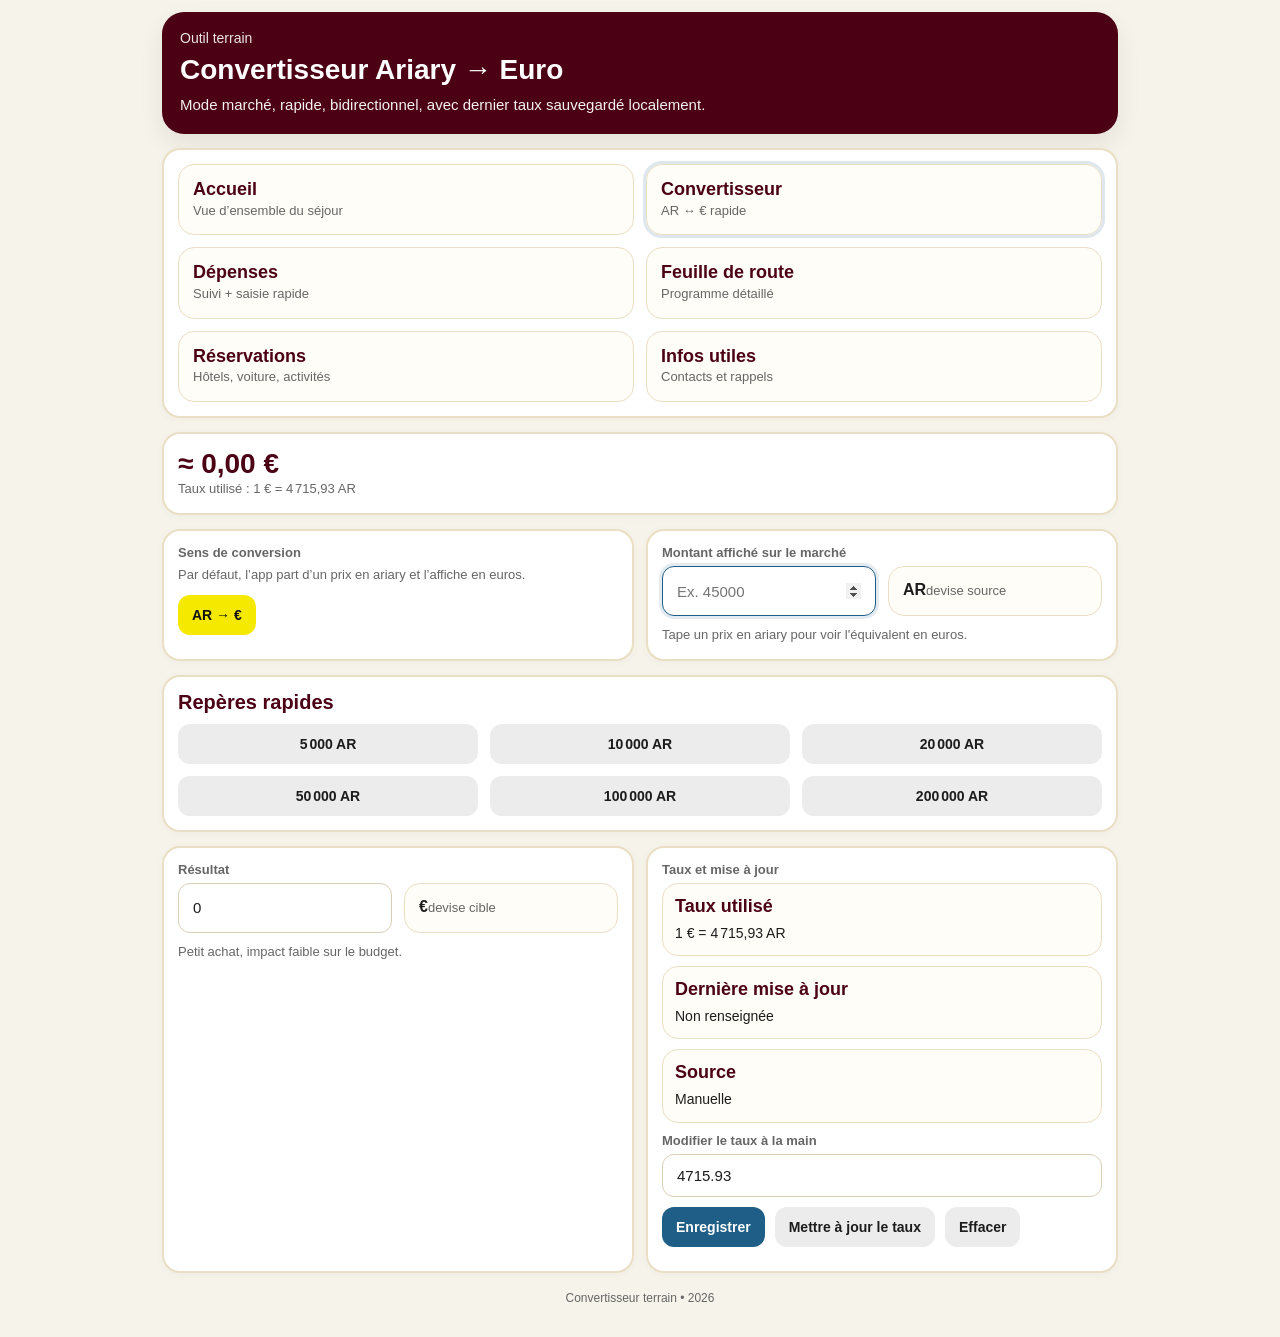
==== pages/convertisseur.html @ 8ea1ba05 "Add files via upload" ====
<!DOCTYPE html>
<html lang="fr">
<head>
  <meta charset="UTF-8" />
  <meta name="viewport" content="width=device-width, initial-scale=1.0" />
  <title>Convertisseur - Suivi voyage Madagascar</title>
  <link rel="stylesheet" href="../assets/css/style.css" />
</head>
<body>

<main class="page">
  <section class="hero">
    <div class="eyebrow">Outil terrain</div>
    <h1 id="mainTitle">Convertisseur Ariary → Euro</h1>
    <p>Mode marché, rapide, bidirectionnel, avec dernier taux sauvegardé localement.</p>
  </section>
  
<section class="nav-card">
  <div class="nav-grid">
    <a data-nav class="nav-item" href="../index.html"><strong>Accueil</strong><span>Vue d’ensemble du séjour</span></a>
    <a data-nav class="nav-item" href="./convertisseur.html"><strong>Convertisseur</strong><span>AR ↔ € rapide</span></a>
    <a data-nav class="nav-item" href="./depenses.html"><strong>Dépenses</strong><span>Suivi + saisie rapide</span></a>
    <a data-nav class="nav-item" href="./feuille-de-route.html"><strong>Feuille de route</strong><span>Programme détaillé</span></a>
    <a data-nav class="nav-item" href="./reservations.html"><strong>Réservations</strong><span>Hôtels, voiture, activités</span></a>
    <a data-nav class="nav-item" href="./infos-utiles.html"><strong>Infos utiles</strong><span>Contacts et rappels</span></a>
  </div>
</section>

  <section class="panel">
    <div class="kpi" id="headlineResult">≈ 0 €</div>
    <div class="note" id="headlineRate">Taux utilisé : 1 € = 4 715,93 AR</div>
  </section>

  <section class="grid-2">
    <div class="panel">
      <div class="field-label">Sens de conversion</div>
      <div class="note" id="modeDescription">Par défaut, l’app part d’un prix en ariary et l’affiche en euros.</div>
      <div style="margin-top:10px"><button type="button" class="btn btn-highlight" id="toggleModeBtn">AR → €</button></div>
    </div>
    <div class="panel">
      <div class="field-label" id="inputLabel">Montant affiché sur le marché</div>
      <div class="grid-2">
        <input id="sourceAmount" type="number" min="0" step="0.01" inputmode="decimal" placeholder="Ex. 45000" autofocus />
        <div class="mini-card"><strong id="sourceCurrency">AR</strong><span class="muted">devise source</span></div>
      </div>
      <div class="note" id="helperText" style="margin-top:10px">Tape un prix en ariary pour voir l'équivalent en euros.</div>
    </div>
  </section>

  <section class="panel">
    <h2 class="section-title">Repères rapides</h2>
    <div class="grid-3">
      <button type="button" class="btn btn-secondary quick-btn" data-ar="5000" data-eur="1">5 000 AR</button>
      <button type="button" class="btn btn-secondary quick-btn" data-ar="10000" data-eur="2">10 000 AR</button>
      <button type="button" class="btn btn-secondary quick-btn" data-ar="20000" data-eur="5">20 000 AR</button>
      <button type="button" class="btn btn-secondary quick-btn" data-ar="50000" data-eur="10">50 000 AR</button>
      <button type="button" class="btn btn-secondary quick-btn" data-ar="100000" data-eur="20">100 000 AR</button>
      <button type="button" class="btn btn-secondary quick-btn" data-ar="200000" data-eur="50">200 000 AR</button>
    </div>
  </section>

  <section class="grid-2">
    <div class="panel">
      <div class="field-label">Résultat</div>
      <div class="grid-2">
        <input id="targetAmount" type="text" value="0" readonly />
        <div class="mini-card"><strong id="targetCurrency">€</strong><span class="muted">devise cible</span></div>
      </div>
      <div class="note" id="decisionHint" style="margin-top:10px">Petit achat, impact faible sur le budget.</div>
    </div>
    <div class="panel">
      <div class="field-label">Taux et mise à jour</div>
      <div class="list">
        <div class="item"><h3>Taux utilisé</h3><p id="detailRate">1 € = 4 715,93 AR</p></div>
        <div class="item"><h3>Dernière mise à jour</h3><p id="lastUpdate">Non renseignée</p></div>
        <div class="item"><h3>Source</h3><p id="rateSource">Manuelle</p></div>
      </div>
      <div style="margin-top:10px">
        <label for="manualRate">Modifier le taux à la main</label>
        <input id="manualRate" type="number" min="0" step="0.01" inputmode="decimal" />
      </div>
      <div class="header-actions" style="margin-top:10px">
        <button type="button" class="btn btn-primary" id="saveRateBtn">Enregistrer</button>
        <button type="button" class="btn btn-secondary" id="refreshRateBtn">Mettre à jour le taux</button>
        <button type="button" class="btn btn-secondary" id="clearBtn">Effacer</button>
      </div>
      <div class="note" id="statusText" style="margin-top:10px"></div>
    </div>
  </section>
  <div class="page-footer">Convertisseur terrain • <span data-current-year></span></div>
</main>

<script src="../assets/js/app.js"></script>
<script src="../assets/js/convertisseur.js"></script>
</body>
</html>
---- assets/css/style.css ----
:root{
  --bg:#f6f3ea;
  --panel:#ffffff;
  --card:#fffdf8;
  --accent:#4b0013;
  --accent-2:#1f5e87;
  --text:#1c1c1c;
  --muted:#666;
  --border:#eadfc4;
  --highlight:#f5e900;
  --success:#0f7b36;
  --warning:#8a6d00;
  --danger:#b42318;
  --shadow:0 10px 24px rgba(0,0,0,.08);
  --radius:20px;
}
*{box-sizing:border-box}
html{scroll-behavior:smooth}
body{
  margin:0;
  font-family:Arial,sans-serif;
  background:var(--bg);
  color:var(--text);
}
a{color:inherit}
img{max-width:100%}
.page{
  max-width:980px;
  margin:0 auto;
  padding:12px;
  display:grid;
  gap:14px;
}
.hero{
  background:var(--accent);
  color:#fff;
  border-radius:22px;
  padding:18px;
  box-shadow:var(--shadow);
}
.eyebrow{font-size:14px;opacity:.9;margin-bottom:8px}
.hero h1{font-size:28px;line-height:1.15;margin:0 0 8px}
.hero p{margin:0;font-size:15px;line-height:1.45;opacity:.95}
.nav-card,.panel,.summary,.list-card,.card{
  background:var(--panel);
  border-radius:18px;
  padding:14px;
  border:2px solid var(--border);
  box-shadow:0 2px 8px rgba(0,0,0,.03);
}
.nav-grid,.grid-2,.grid-3,.grid-4{
  display:grid;
  gap:12px;
}
.nav-grid{grid-template-columns:repeat(2,1fr)}
.grid-2{grid-template-columns:repeat(2,1fr)}
.grid-3{grid-template-columns:repeat(3,1fr)}
.grid-4{grid-template-columns:repeat(4,1fr)}
.nav-item,.summary-card,.tool-link,.mini-card{
  background:var(--card);
  border:1px solid var(--border);
  border-radius:16px;
  padding:14px;
  text-decoration:none;
}
.nav-item strong,.summary-value,.tool-link strong{
  display:block;
  font-size:18px;
  font-weight:800;
  color:var(--accent);
  line-height:1.2;
}
.nav-item span,.summary-label,.tool-link span,.muted{
  font-size:13px;
  color:var(--muted);
  line-height:1.45;
}
.page-title{
  margin:0;
  font-size:24px;
  color:var(--accent);
}
.section-title{
  margin:0 0 10px;
  font-size:20px;
  color:var(--accent);
}
.btn,button{
  border:none;
  border-radius:12px;
  padding:12px 14px;
  font-size:14px;
  font-weight:700;
  cursor:pointer;
}
.btn-primary{background:var(--accent-2);color:#fff}
.btn-secondary{background:#ececec;color:var(--text)}
.btn-warning{background:var(--danger);color:#fff}
.btn-highlight{background:var(--highlight);color:#111}
.toolbar{
  display:grid;
  gap:12px;
}
.toolbar-top{
  display:grid;
  grid-template-columns:1fr 1fr;
  gap:10px;
}
label,.field-label,.card-label{
  display:block;
  margin-bottom:6px;
  font-size:13px;
  font-weight:700;
  color:var(--muted);
}
input,select,textarea{
  width:100%;
  border:1px solid #d9cfb6;
  border-radius:12px;
  padding:12px 14px;
  font-size:15px;
  background:#fff;
  color:var(--text);
}
input:focus,select:focus,textarea:focus{
  outline:none;
  border-color:var(--accent-2);
  box-shadow:0 0 0 3px rgba(31,94,135,.12);
}
textarea{resize:vertical;min-height:120px}
.today-banner{
  background:#fff7cc;
  border:2px solid var(--border);
  border-radius:18px;
  padding:14px;
}
.kpi{
  font-size:28px;
  font-weight:800;
  color:var(--accent);
}
.list{
  display:grid;
  gap:10px;
}
.item{
  background:var(--card);
  border:1px solid var(--border);
  border-radius:16px;
  padding:12px;
}
.item h3{margin:0 0 6px;font-size:18px;color:var(--accent)}
.item p{margin:0;font-size:14px;line-height:1.45}
.badge{
  display:inline-block;
  padding:6px 10px;
  border-radius:999px;
  font-size:12px;
  font-weight:800;
}
.badge-today{background:var(--highlight);color:#111}
.badge-upcoming{background:#edf4fa;color:var(--accent-2)}
.badge-done{background:#d8f3df;color:var(--success)}
.table-wrap{overflow:auto}
table{
  width:100%;
  border-collapse:collapse;
  min-width:740px;
}
th,td{
  padding:8px;
  border:1px solid #cfd8e3;
  vertical-align:middle;
}
th{
  background:var(--accent-2);
  color:#fff;
  text-align:center;
  white-space:nowrap;
}
tfoot td{
  font-weight:700;
  background:#eef5fb;
}
.footer-value{background:#ffef66;font-weight:800;text-align:right}
.footer-paid{background:#c9f2d7;font-weight:800;text-align:center;color:#0a6c2f}
.header-actions,.toolbar-actions{
  display:flex;
  gap:10px;
  flex-wrap:wrap;
}
.status-ok{color:var(--success);font-weight:700}
.status-warn{color:var(--warning);font-weight:700}
.note{font-size:13px;line-height:1.45;color:var(--muted)}
.day-card{
  background:var(--panel);
  border:2px solid var(--border);
  border-radius:20px;
  overflow:hidden;
}
.day-header{
  background:#fff7cc;
  padding:14px;
  display:grid;
  gap:8px;
  border-bottom:1px solid var(--border);
  cursor:pointer;
}
.day-top{
  display:flex;
  justify-content:space-between;
  gap:10px;
  align-items:start;
}
.day-date{
  font-size:13px;
  font-weight:700;
  color:var(--muted);
  text-transform:uppercase;
}
.day-title{
  font-size:22px;
  font-weight:800;
  color:var(--accent);
  line-height:1.15;
}
.day-body{
  padding:14px;
  display:grid;
  gap:14px;
}
.info-card,.notes-card{
  background:var(--card);
  border:1px solid var(--border);
  border-radius:16px;
  padding:12px;
}
.info-list,.info-row{display:grid;gap:4px}
.activities-list{padding-left:18px;display:grid;gap:6px;margin:0}
.hidden{display:none!important}
.page-footer{
  text-align:center;
  font-size:12px;
  color:var(--muted);
  padding:4px 0 20px;
}
@media (max-width:760px){
  .nav-grid,.grid-2,.grid-3,.grid-4,.toolbar-top{grid-template-columns:1fr}
  .day-top{flex-direction:column;align-items:start}
  .hero h1{font-size:24px}
  .page{padding:10px}
}
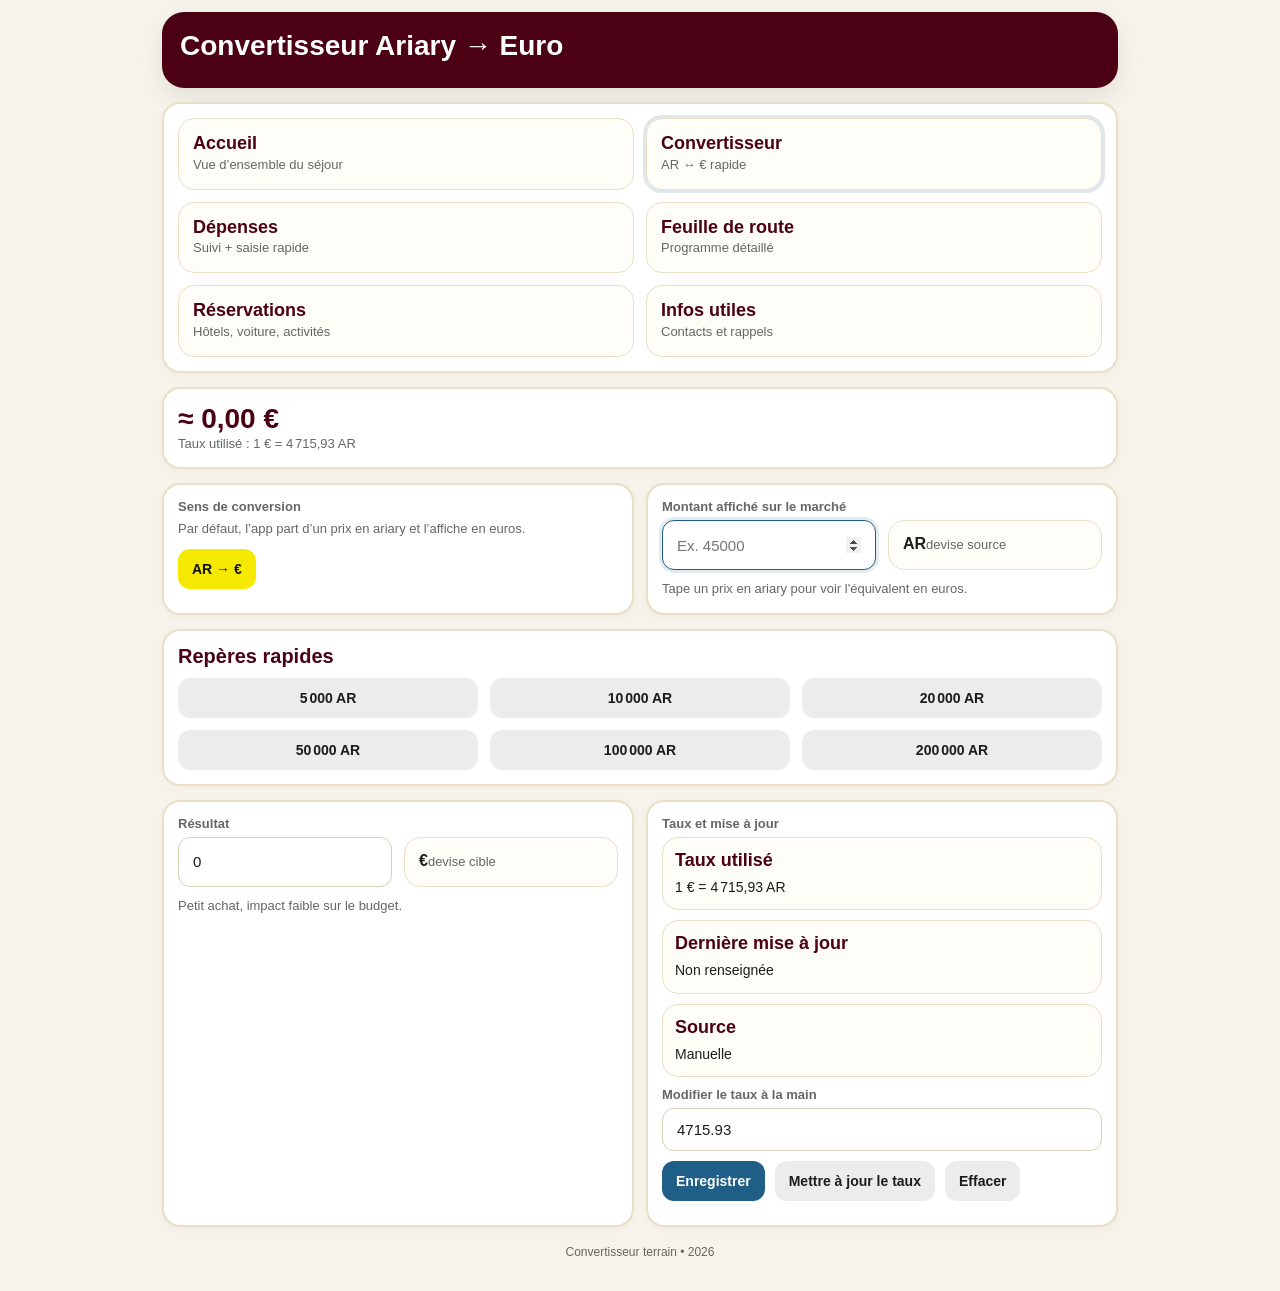
==== commit bf90606a: "Update convertisseur.html" ====
--- a/pages/convertisseur.html
+++ b/pages/convertisseur.html
@@ -10,9 +10,7 @@
 
 <main class="page">
   <section class="hero">
-    <div class="eyebrow">Outil terrain</div>
     <h1 id="mainTitle">Convertisseur Ariary → Euro</h1>
-    <p>Mode marché, rapide, bidirectionnel, avec dernier taux sauvegardé localement.</p>
   </section>
   
 <section class="nav-card">
@@ -93,4 +91,4 @@
 <script src="../assets/js/app.js"></script>
 <script src="../assets/js/convertisseur.js"></script>
 </body>
-</html>+</html>
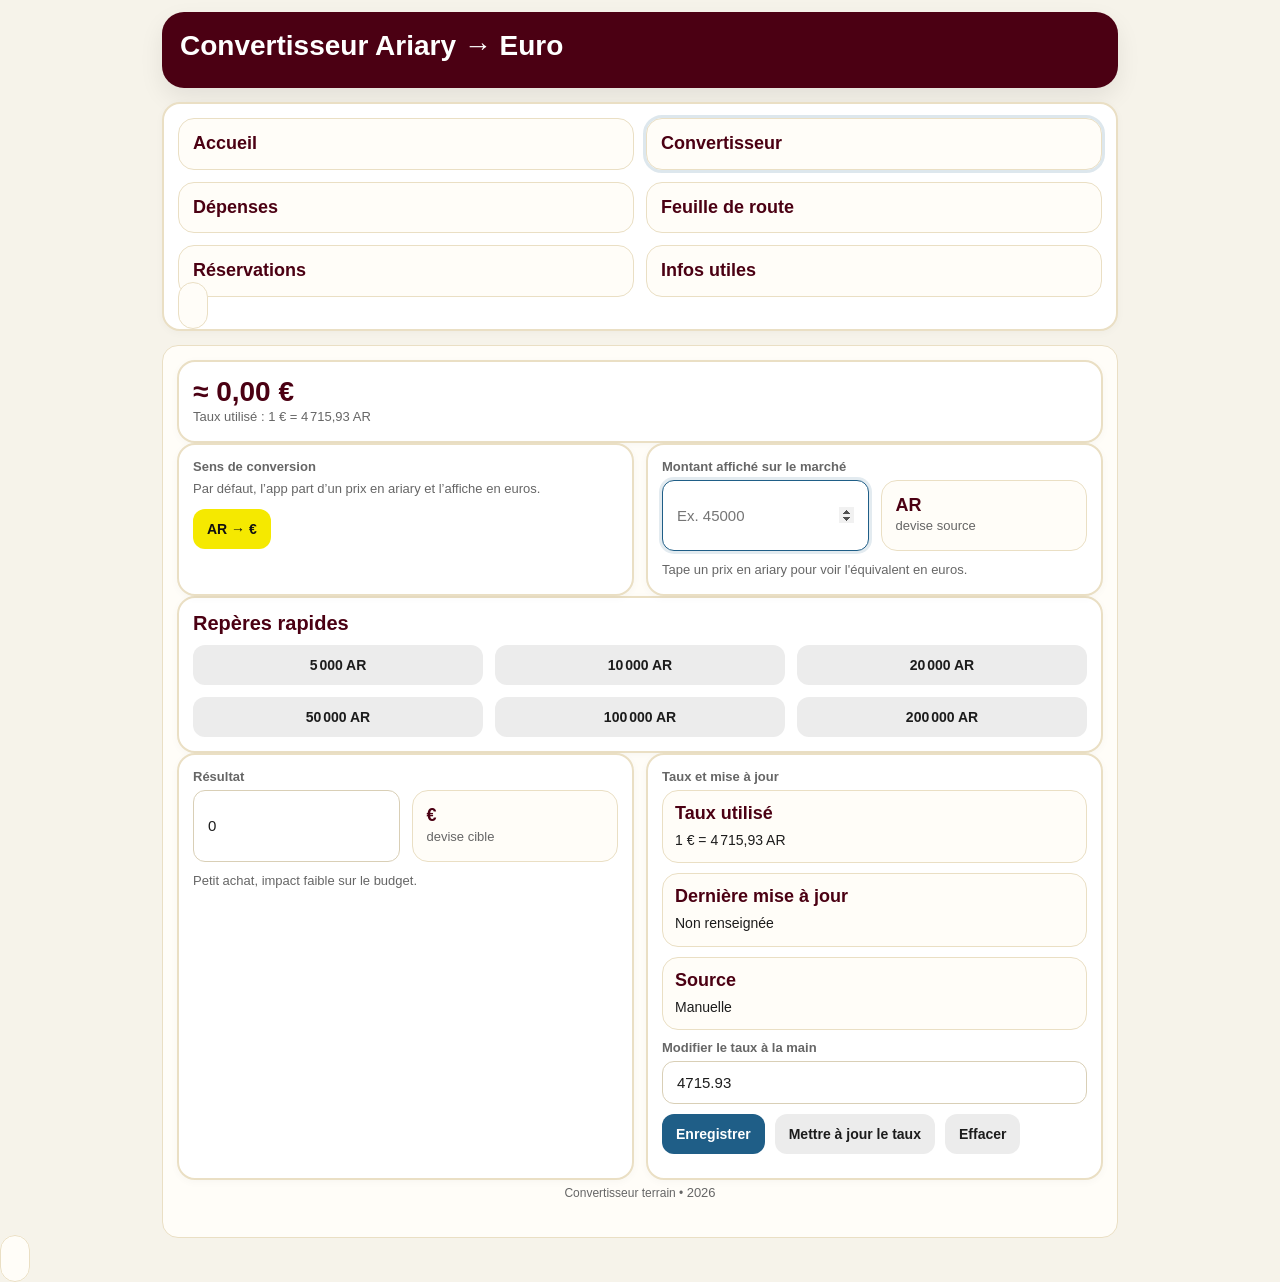
==== commit 6329a47e: "Update convertisseur.html" ====
--- a/pages/convertisseur.html
+++ b/pages/convertisseur.html
@@ -15,12 +15,12 @@
   
 <section class="nav-card">
   <div class="nav-grid">
-    <a data-nav class="nav-item" href="../index.html"><strong>Accueil</strong><span>Vue d’ensemble du séjour</span></a>
-    <a data-nav class="nav-item" href="./convertisseur.html"><strong>Convertisseur</strong><span>AR ↔ € rapide</span></a>
-    <a data-nav class="nav-item" href="./depenses.html"><strong>Dépenses</strong><span>Suivi + saisie rapide</span></a>
-    <a data-nav class="nav-item" href="./feuille-de-route.html"><strong>Feuille de route</strong><span>Programme détaillé</span></a>
-    <a data-nav class="nav-item" href="./reservations.html"><strong>Réservations</strong><span>Hôtels, voiture, activités</span></a>
-    <a data-nav class="nav-item" href="./infos-utiles.html"><strong>Infos utiles</strong><span>Contacts et rappels</span></a>
+    <a data-nav class="nav-item" href="../index.html"><strong>Accueil</strong>
+    <a data-nav class="nav-item" href="./convertisseur.html"><strong>Convertisseur</strong>
+    <a data-nav class="nav-item" href="./depenses.html"><strong>Dépenses</strong>
+    <a data-nav class="nav-item" href="./feuille-de-route.html"><strong>Feuille de route</strong>
+    <a data-nav class="nav-item" href="./reservations.html"><strong>Réservations</strong>
+    <a data-nav class="nav-item" href="./infos-utiles.html"><strong>Infos utiles</strong>
   </div>
 </section>
 
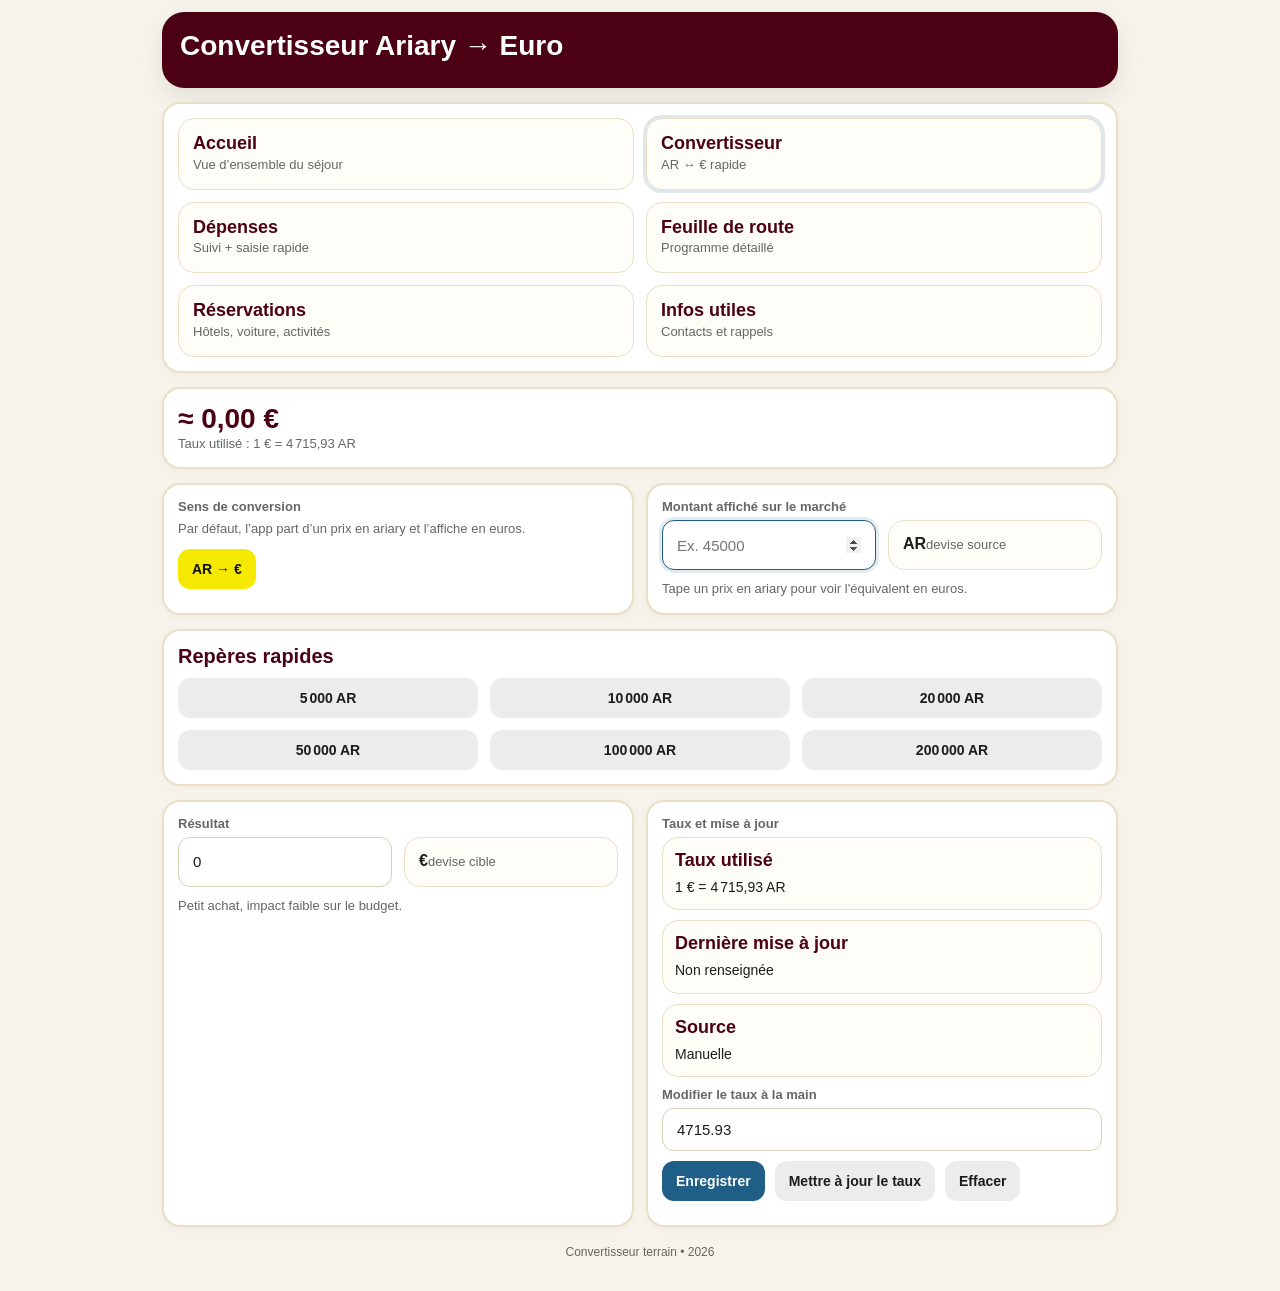
==== commit 6f14e43c: "Update convertisseur.html" ====
--- a/pages/convertisseur.html
+++ b/pages/convertisseur.html
@@ -15,12 +15,12 @@
   
 <section class="nav-card">
   <div class="nav-grid">
-    <a data-nav class="nav-item" href="../index.html"><strong>Accueil</strong>
-    <a data-nav class="nav-item" href="./convertisseur.html"><strong>Convertisseur</strong>
-    <a data-nav class="nav-item" href="./depenses.html"><strong>Dépenses</strong>
-    <a data-nav class="nav-item" href="./feuille-de-route.html"><strong>Feuille de route</strong>
-    <a data-nav class="nav-item" href="./reservations.html"><strong>Réservations</strong>
-    <a data-nav class="nav-item" href="./infos-utiles.html"><strong>Infos utiles</strong>
+      <a data-nav class="nav-item" href="../index.html"><strong>Accueil</strong><span>Vue d’ensemble du séjour</span></a>
+    <a data-nav class="nav-item" href="./convertisseur.html"><strong>Convertisseur</strong><span>AR ↔ € rapide</span></a>
+    <a data-nav class="nav-item" href="./depenses.html"><strong>Dépenses</strong><span>Suivi + saisie rapide</span></a>
+    <a data-nav class="nav-item" href="./feuille-de-route.html"><strong>Feuille de route</strong><span>Programme détaillé</span></a>
+    <a data-nav class="nav-item" href="./reservations.html"><strong>Réservations</strong><span>Hôtels, voiture, activités</span></a>
+    <a data-nav class="nav-item" href="./infos-utiles.html"><strong>Infos utiles</strong><span>Contacts et rappels</span></a>
   </div>
 </section>
 
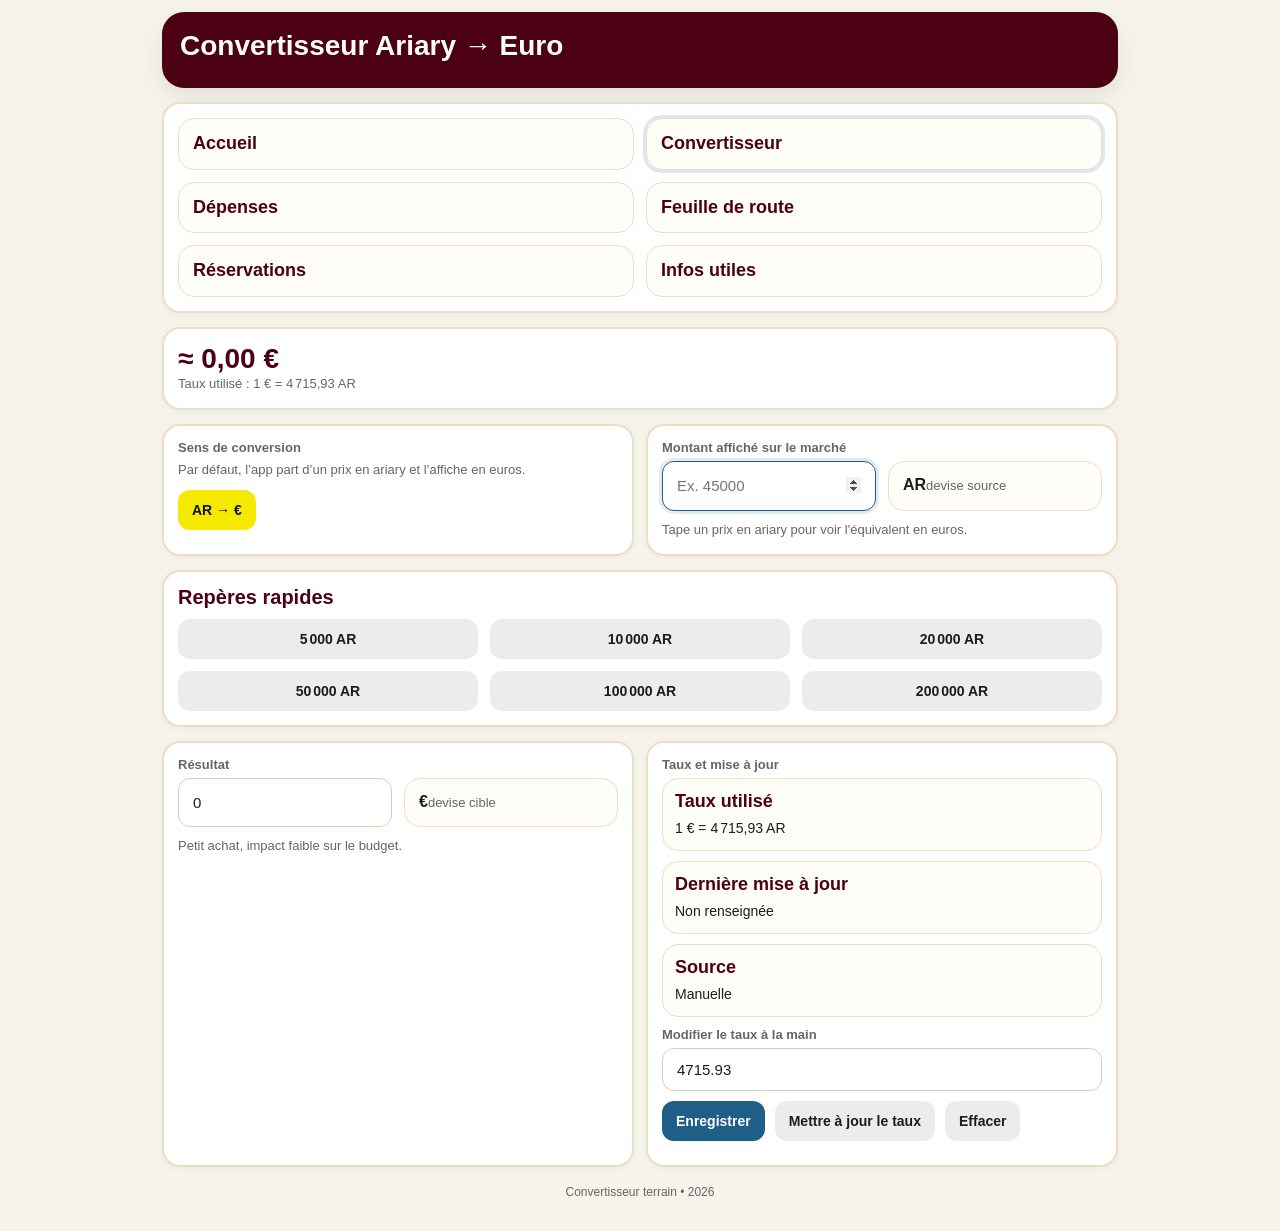
==== commit b56479aa: "Update convertisseur.html" ====
--- a/pages/convertisseur.html
+++ b/pages/convertisseur.html
@@ -15,12 +15,12 @@
   
 <section class="nav-card">
   <div class="nav-grid">
-      <a data-nav class="nav-item" href="../index.html"><strong>Accueil</strong><span>Vue d’ensemble du séjour</span></a>
-    <a data-nav class="nav-item" href="./convertisseur.html"><strong>Convertisseur</strong><span>AR ↔ € rapide</span></a>
-    <a data-nav class="nav-item" href="./depenses.html"><strong>Dépenses</strong><span>Suivi + saisie rapide</span></a>
-    <a data-nav class="nav-item" href="./feuille-de-route.html"><strong>Feuille de route</strong><span>Programme détaillé</span></a>
-    <a data-nav class="nav-item" href="./reservations.html"><strong>Réservations</strong><span>Hôtels, voiture, activités</span></a>
-    <a data-nav class="nav-item" href="./infos-utiles.html"><strong>Infos utiles</strong><span>Contacts et rappels</span></a>
+    <a data-nav class="nav-item" href="../index.html"><strong>Accueil</strong></a>
+    <a data-nav class="nav-item" href="./convertisseur.html"><strong>Convertisseur</strong></a>
+    <a data-nav class="nav-item" href="./depenses.html"><strong>Dépenses</strong></a>
+    <a data-nav class="nav-item" href="./feuille-de-route.html"><strong>Feuille de route</strong></a>
+    <a data-nav class="nav-item" href="./reservations.html"><strong>Réservations</strong></a>
+    <a data-nav class="nav-item" href="./infos-utiles.html"><strong>Infos utiles</strong></a>
   </div>
 </section>
 
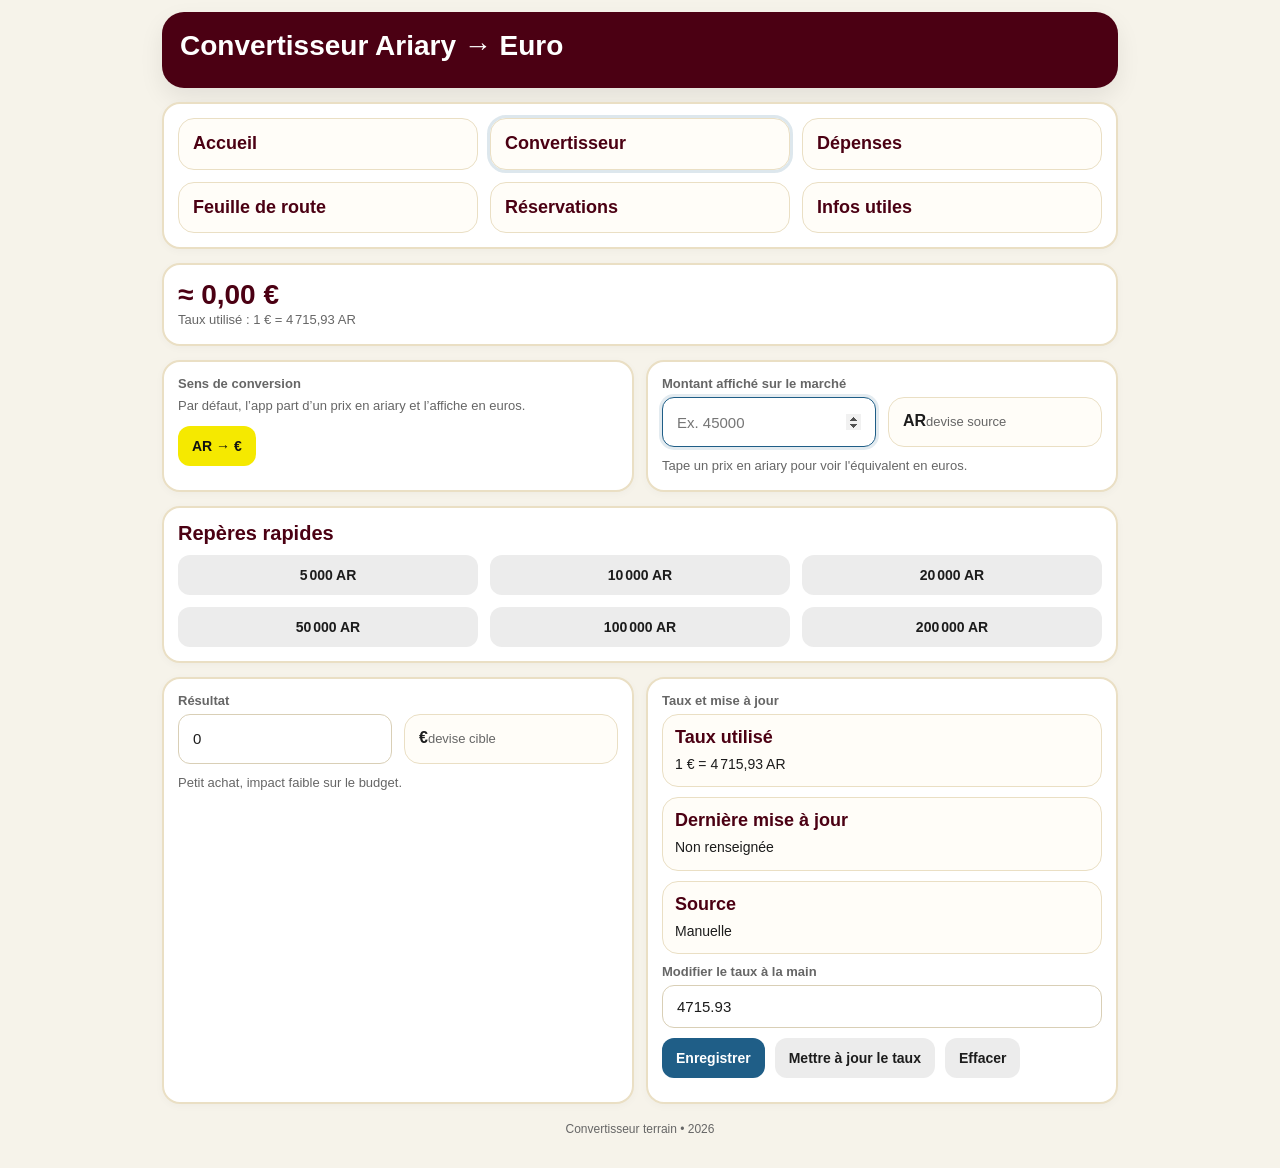
==== commit 51521c89: "Update navigation structure in convertisseur.html" ====
--- a/pages/convertisseur.html
+++ b/pages/convertisseur.html
@@ -14,7 +14,7 @@
   </section>
   
 <section class="nav-card">
-  <div class="nav-grid">
+  <div class="grid-3">
     <a data-nav class="nav-item" href="../index.html"><strong>Accueil</strong></a>
     <a data-nav class="nav-item" href="./convertisseur.html"><strong>Convertisseur</strong></a>
     <a data-nav class="nav-item" href="./depenses.html"><strong>Dépenses</strong></a>
